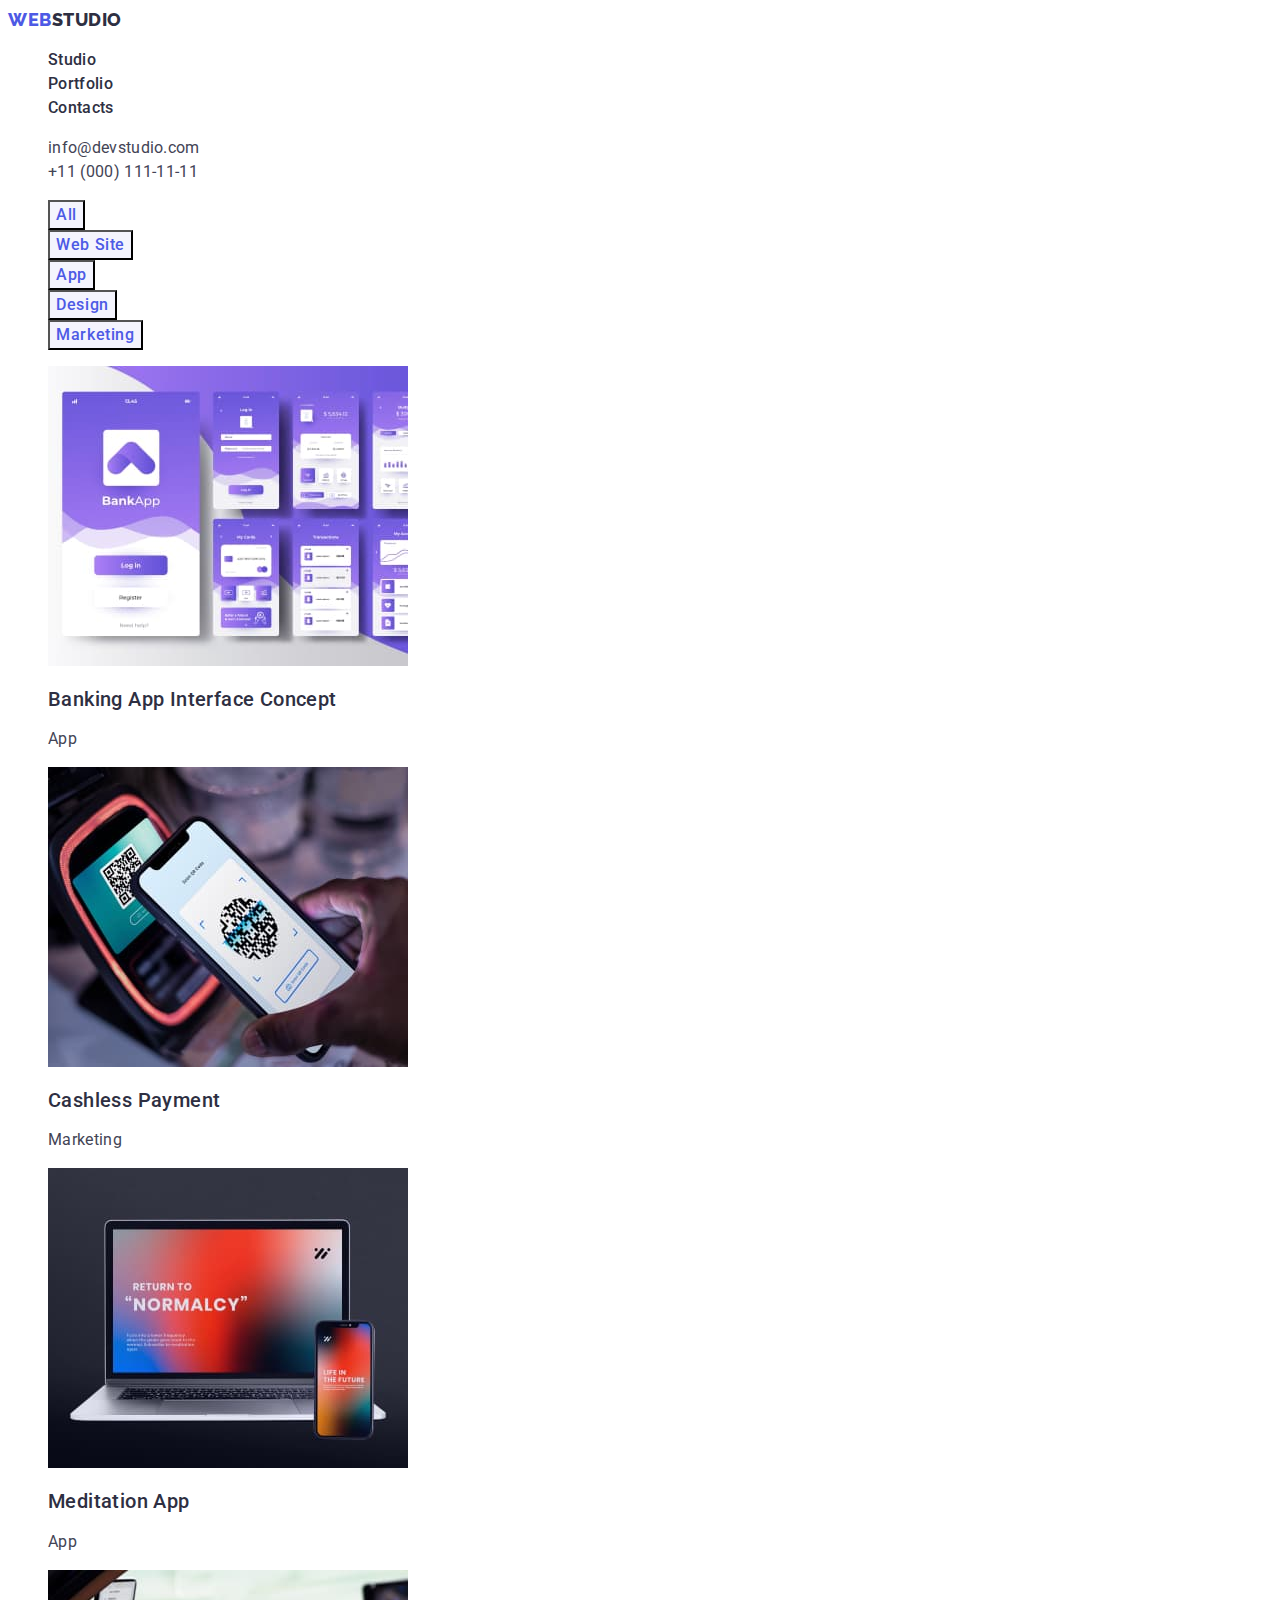
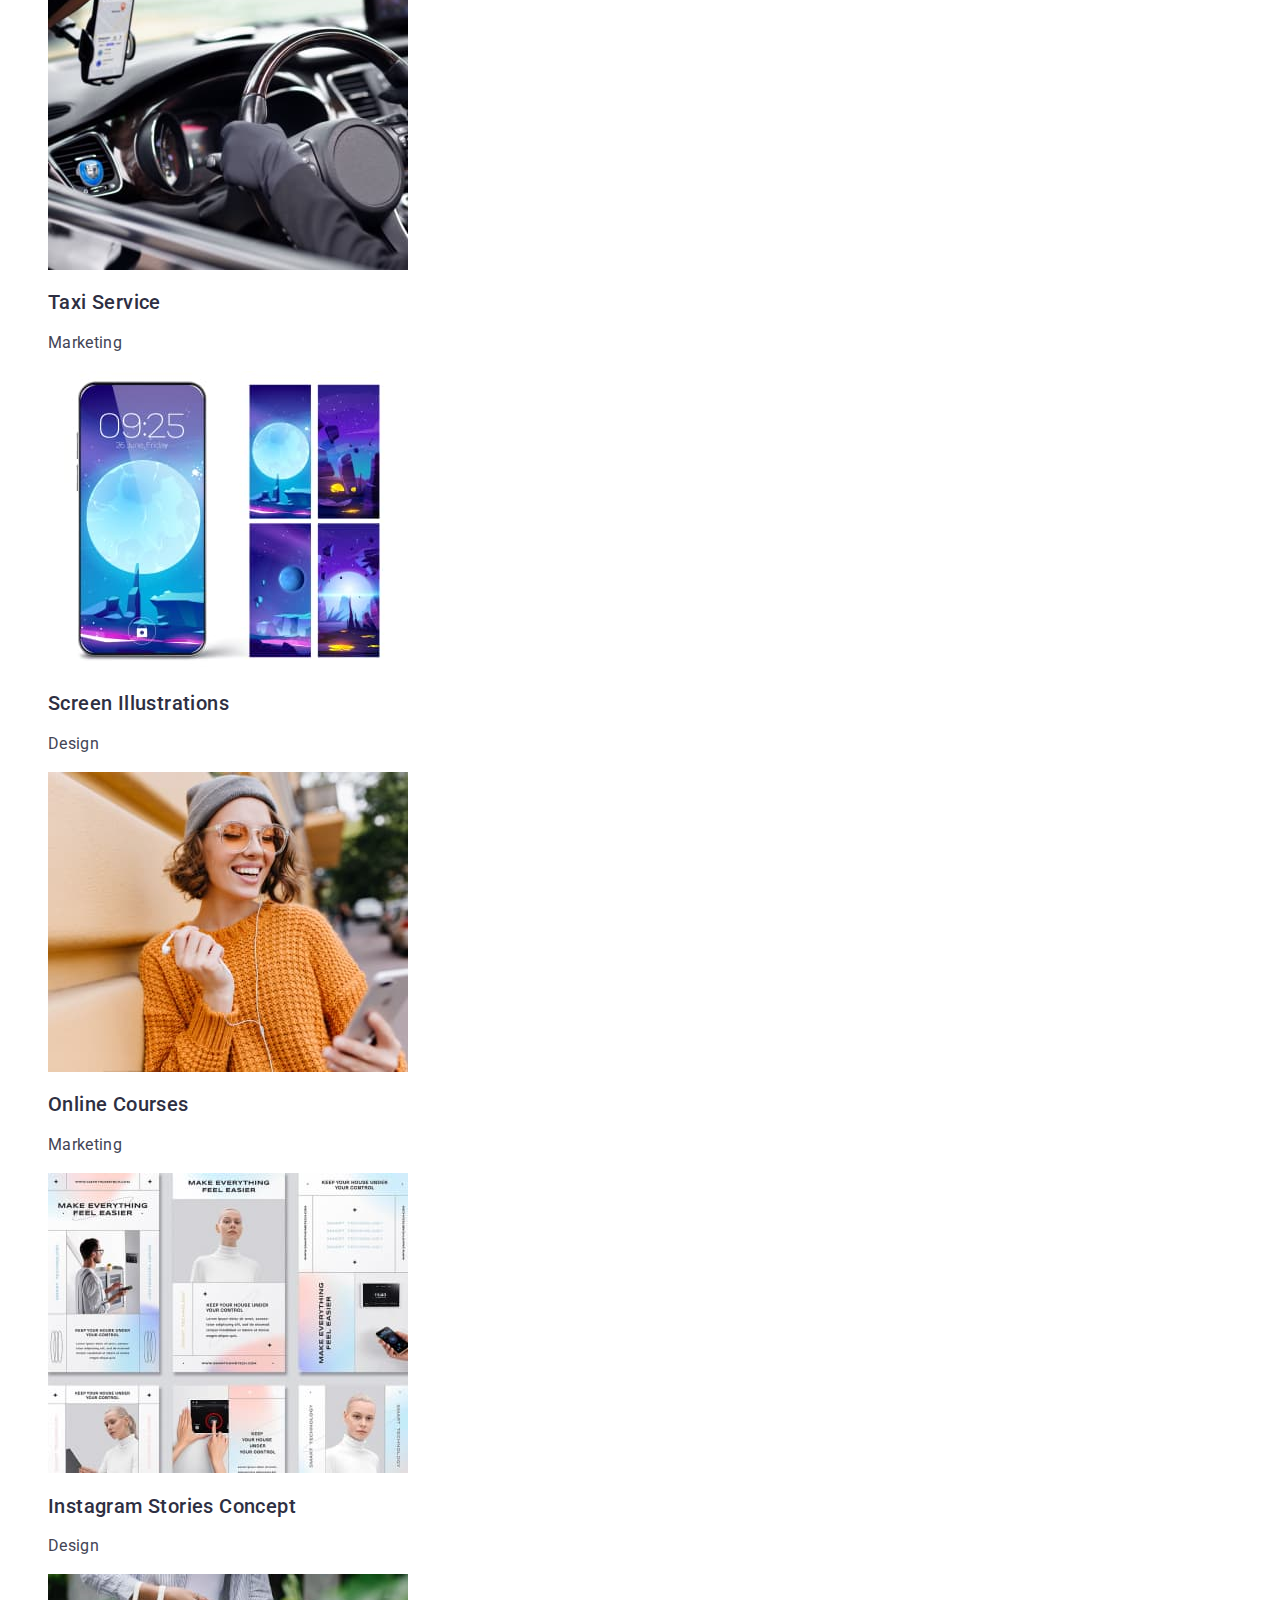
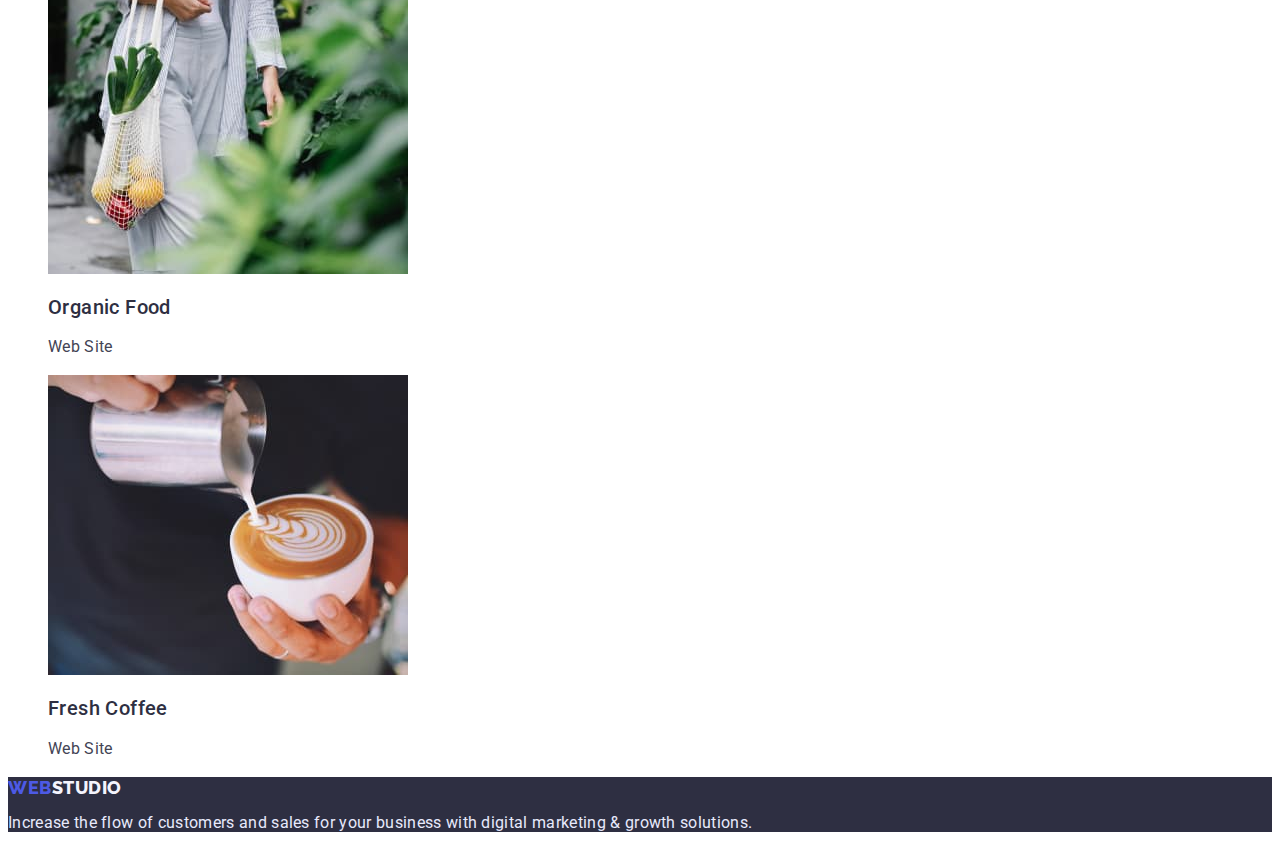
==== portfolio.html @ 0228522f "hw-03" ====
<!DOCTYPE html>
<html lang="en">

<head>
    <meta charset="UTF-8">
    <meta http-equiv="X-UA-Compatible" content="IE=edge">
    <meta name="viewport" content="width=device-width, initial-scale=1.0">
    <title>Web Studio</title>
    <link rel="preconnect" href="https://fonts.googleapis.com">
    <link rel="preconnect" href="https://fonts.gstatic.com" crossorigin>
    <link
        href="https://fonts.googleapis.com/css2?family=Raleway:wght@800&family=Roboto:wght@400;500;700;900&display=swap"
        rel="stylesheet">

    <link rel="stylesheet" href="./css/styles.css">
</head>

<body>
    <header class="menu-page">
        <nav class="page-nav">
            <a class="logo-header link" href="./index.html">Web<span>Studio</span></a>
            <ul class="menu list">
                <li class="menu-item"><a class="menu-link link" href="./index.html">Studio</a></li>
                <li class="menu-item"><a class="menu-link link" href="./portfolio.html">Portfolio</a></li>
                <li class="menu-item"><a class="menu-link link" href="">Contacts</a></li>
            </ul>
        </nav>
        <address class="address">
            <ul class="address list">
                <li class="address-item"><a class="address-contact link"
                        href="mailto:info@devstudio.com">info@devstudio.com</a></li>
                <li class="address-item"><a class="address-contact link" href="tel:+110001111111">+11 (000) 111-11-11</a>
                </li>
            </ul>
        </address>
    </header>  
        <!----------MENU BUTTONS------------->
<main>
<section>
    <h1 class="menu-title" hidden>text</h1>
        <ul class="list">
            <li class="menu-item"><button class="modal-btn" type="button">All</button></li>
            <li class="menu-item"><button class="modal-btn" type="button">Web Site</button></li>
            <li class="menu-item"><button class="modal-btn" type="button">App</button></li>
            <li class="menu-item"><button class="modal-btn" type="button">Design</button></li>
            <li class="menu-item"><button class="modal-btn" type="button">Marketing</button></li>
        </ul>
    <!--<h2 class="projects-title" hidden>text</h2>-->
    <ul class="list">
            <li class="item">
                <a class="link">
                <img src="./images/portfolio/banking_app.jpg" alt="app screens" width="360" height="300">
                <h2 class="projects-name">Banking App Interface Concept</h2>
                <p class="projects-subtitle">App</p></a>
            </li>
            <li class="item">
                <a class="link">
                <img src="./images/portfolio/cashless_payment.jpg" alt="qrcodes on tel screens" width="360" height="300">
                <h2 class="projects-name">Cashless Payment</h2>
                <p class="projects-subtitle">Marketing</p></a>
            </li>
            <li class="item">
                <a class="link">
                <img src="./images/portfolio/meditation_app.jpg" alt="laptop and tel" width="360" height="300">
                <h2 class="projects-name">Meditation App</h2>
                <p class="projects-subtitle">App</p></a>
            </li>
            <li class="item">
                <a class="link">
                <img src="./images/portfolio/taxi_service.jpg" alt="car driving" width="360" height="300">
                <h2 class="projects-name">Taxi Service</h2>
                <p class="projects-subtitle">Marketing</p></a>
            </li>
            <li class="item">
                <a class="link">
                <img src="./images/portfolio/screen_illustrations.jpg" alt="images on screens" width="360" height="300">
                <h2 class="projects-name">Screen Illustrations</h2>
                <p class="projects-subtitle">Design</p></a>
            </li>
            <li class="item">
                <a class="link">
                <img src="./images/portfolio/online_courses.jpg" alt="girl with tel" width="360" height="300">
                <h2 class="projects-name">Online Courses</h2>
                <p class="projects-subtitle">Marketing</p></a>
            </li>
            <li class="item">
                <a class="link">
                <img src="./images/portfolio/instagram.jpg" alt="images examples in instagram" width="360" height="300">
                <h2 class="projects-name">Instagram Stories Concept</h2>
                <p class="projects-subtitle">Design</p></a>
            </li>
            <li class="item">
                <a class="link">
                <img src="./images/portfolio/organic_food.jpg" alt="fruits and vegetables in the bag" width="360" height="300">
                <h2 class="projects-name">Organic Food</h2>
                <p class="projects-subtitle">Web Site</p></a>
            </li>
            <li class="item">
                <a class="link">
                <img src="./images/portfolio/fresh_coffee.jpg" alt="cap of coffee" width="360" height="300">
                <h2 class="projects-name">Fresh Coffee</h2>
                <p class="projects-subtitle">Web Site</p></a>
            </li>
        </ul>
</section>
</main>
<!-----------------FOOTER----------->
<footer class="bottom">
    <a class="logo-bottom link" href="./index.html">Web<span class="marker">Studio</span></a>
    <p class="footer-text">Increase the flow of customers and sales for your business with digital marketing & growth
        solutions.</p>
</footer>

</body>
</html>
---- css/styles.css ----
body{
    font-family: 'Roboto', sans-serif;
    color:#434455;
}

.link{
    text-decoration: none;
}

.list{
    list-style: none;
}

:root{
--primary-font:'Roboto', sans-serif;
--secondary-font:'Raleway',sans-serif;
--primary-color:#2E2F42;
--secondary-color:#4D5AE5;
--third-color:#434455;
--hover-color:#404BBF;
--focus-color: #404BBF;
}


/*-------------HEADER----------*/

.logo-header{
font-family: var(--secondary-font);
font-style: normal;
font-weight: 800;
font-size: 18px;
line-height: 1.17;
display: flex;
align-items: center;
letter-spacing: 0.03em;
text-transform: uppercase;
color: var(--secondary-color);
}

.logo-header>span{
font-family: var(--secondary-font);
font-style: normal;
font-weight: 800;
font-size: 18px;
line-height: 1.33;
display: flex;
align-items: center;
letter-spacing: 0.03em;
text-transform: uppercase;
color: var(--primary-color);
}

.menu-link{
font-weight: 500;
font-size: 16px;
line-height: 1.5;
letter-spacing: 0.02em;
color: var(--primary-color);
}

.menu-link:hover{
color:var(--hover-color);
}

.menu-link:focus{
color:var(--focus-color);
}

.address{
    font-style: normal;
}

.address-contact{
    font-family: var(--primary-font);
    font-style: normal;
    font-weight: 400;
    font-size: 16px;
    line-height: 1.5;
    letter-spacing: 0.02em;
    color: var(--third-color);
}

.address-contact:hover{
color:var(--hover-color);
}   

.address-contact:focus{
color: var(--focus-color);
}

/*-----HERO---------*/

.hero{
background: #2E2F42;
}

.hero-title{
font-weight: 700;
font-size: 56px;
line-height: 1.07;
text-align: center;
letter-spacing: 0.02em;
color: #FFFFFF;
}

.hero-btn{
    font-family: var(--primary-font);
    font-weight: 500;
    font-size: 16px;
    line-height: 1.5;
    display: flex;
    align-items: center;
    letter-spacing: 0.04em;
    color:#FFFFFF;
    background-color:var(--secondary-color);
    cursor: pointer;
}
.modal-btn{
    font-family: var(--primary-font);
    font-weight: 500;
    font-size: 16px;
    line-height: 1.5;
    display: flex;
    align-items: center;
    letter-spacing: 0.04em;
    color:var(--secondary-color);
    background-color: #F4F4FD;
    cursor: pointer;
}

.modal-btn:hover{
color:#FFFFFF;
background-color:var(--hover-color);
}

.modal-btn:focus{
color: #FFFFFF;
background-color: var(--focus-color);
}

/*----------FEATURES-----------*/

.features-title{
font-weight: 500;
font-size: 20px;
line-height: 1.2;
letter-spacing: 0.02em;
color: var(--primary-color);
}

.features-text{
font-weight: 400;
font-size: 16px;
line-height: 1.5;
letter-spacing: 0.02em;
color: var(--third-color);
}

/*------------ABOUT--------*/
.about-title{
font-weight: 700;
font-size: 36px;
line-height: 1.11;
text-align: center;
letter-spacing: 0.02em;
text-transform: capitalize;
color: var(--primary-color);
}

/*-------------TEAM------------*/
.team-title{
font-weight: 700;
font-size: 36px;
line-height: 1.11;
text-align: center;
letter-spacing: 0.02em;
text-transform: capitalize;
color: var(--primary-color);
}
.team-subtitle{
font-weight: 500;
font-size: 20px;
line-height: 1.2;
text-align: center;
letter-spacing: 0.02em;
color: var(--primary-color);
}

.team-text{
font-weight: 400;
font-size: 16px;
line-height: 1.5;
text-align: center;
letter-spacing: 0.02em;
color: var(--third-color);
}

.projects-name{
font-weight: 500;
font-size: 20px;
line-height: 1.2;
letter-spacing: 0.02em;
color: var(--primary-color)
}

.projects-subtitle{
font-weight: 400;
font-size: 16px;
line-height: 1.5;
letter-spacing: 0.02em;
color: var(--third-color);
}

/*----------FOOTER-------------*/

.footer-text{
font-weight: 400;
font-size: 16px;
line-height: 1.17;
letter-spacing: 0.02em;
color: #E7E9FC;
}

.bottom{
    background: #2E2F42;
}
.logo-bottom{
    font-family: var(--secondary-font);
    font-style: normal;
    font-weight: 800;
    font-size: 18px;
    line-height: 1.17;
    display: flex;
    align-items: center;
    letter-spacing: 0.03em;
    text-transform: uppercase;
    color: var(--secondary-color);
}

.marker{
    font-family: var(--secondary-font);
    font-style: normal;
    font-weight: 800;
    font-size: 18px;
    line-height: 1.17;
    display: flex;
    align-items: center;
    letter-spacing: 0.03em;
    text-transform: uppercase;
    color: #F4F4FD;
}
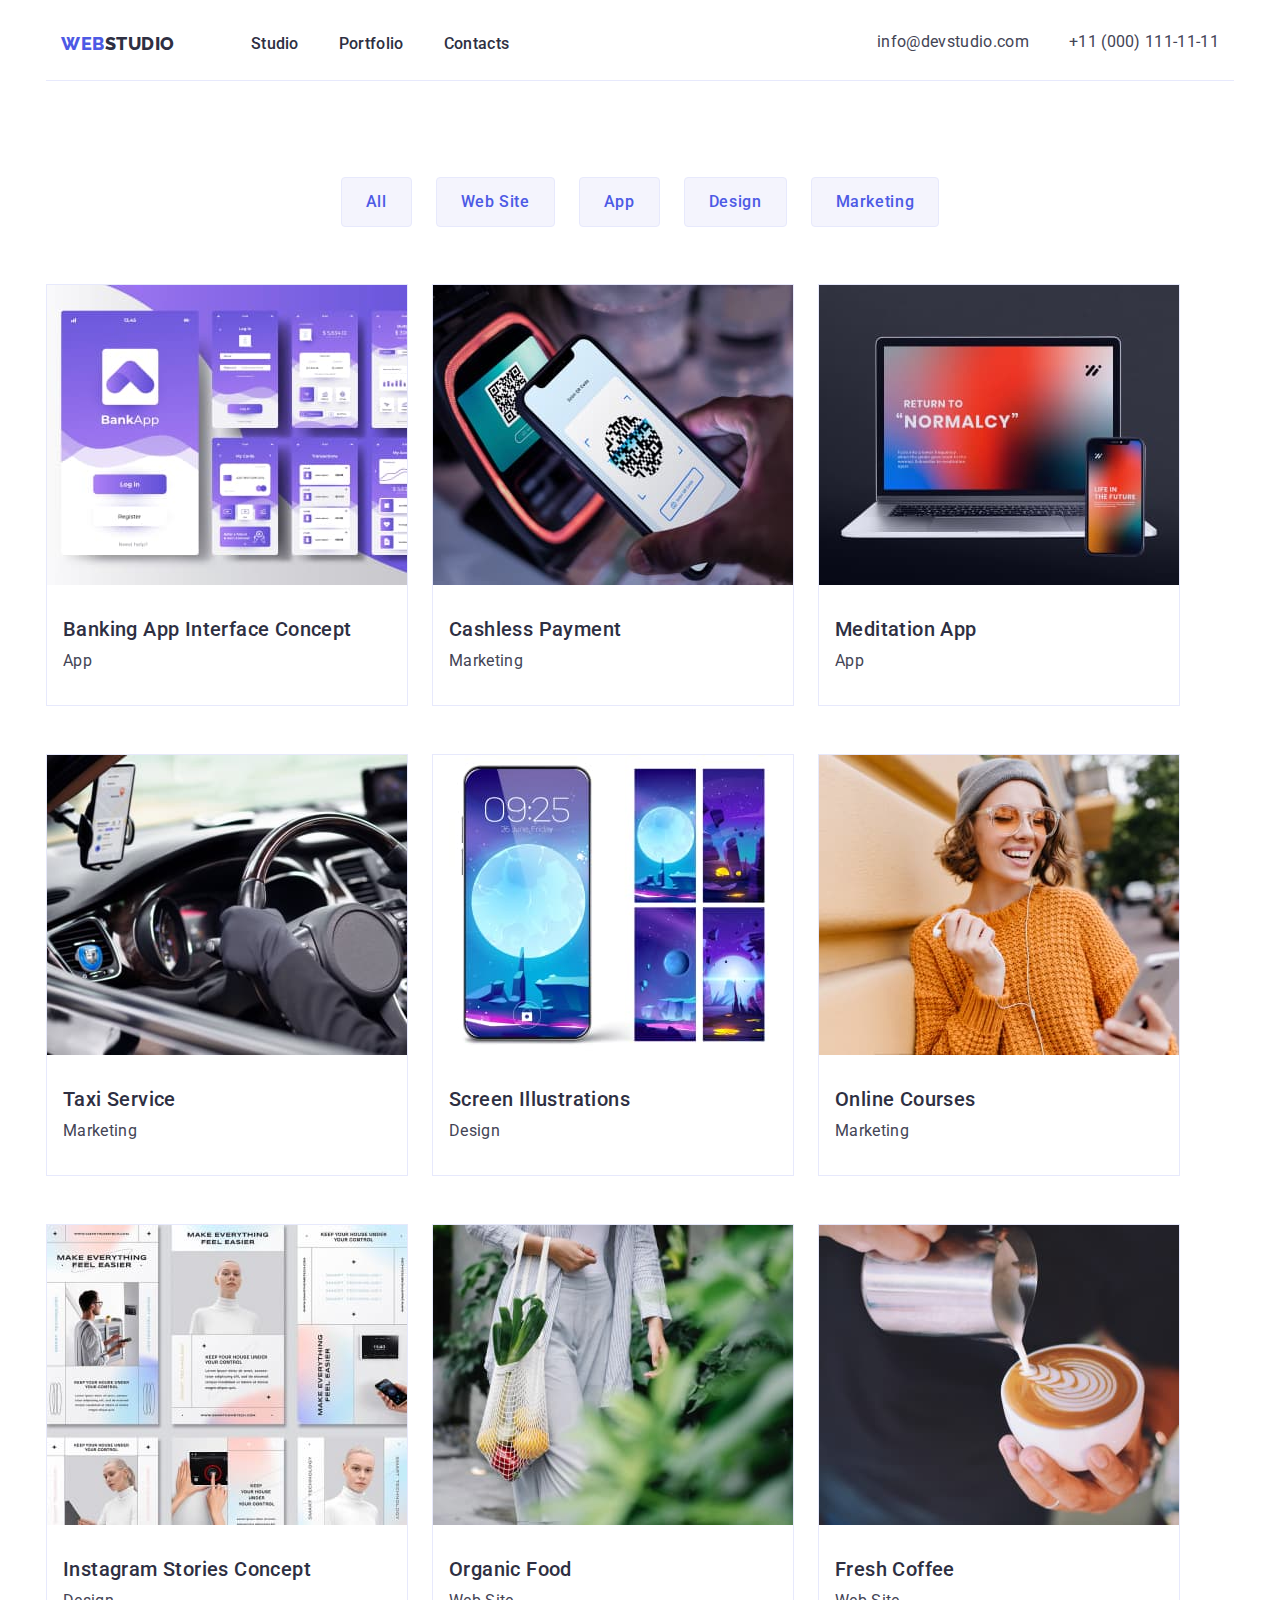
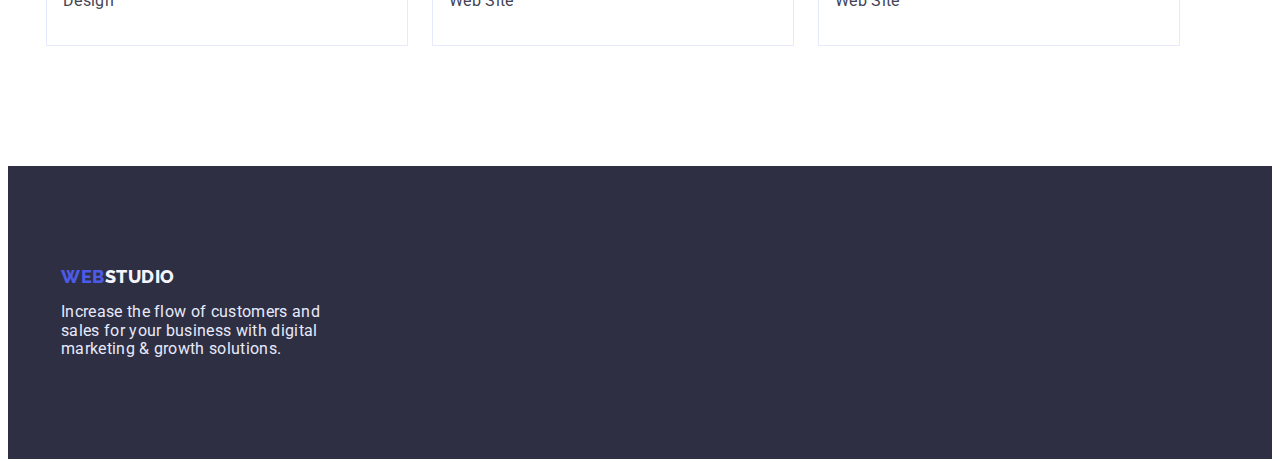
==== commit 21e7a7e3: "hw-03" ====
--- a/portfolio.html
+++ b/portfolio.html
@@ -11,104 +11,147 @@
     <link
         href="https://fonts.googleapis.com/css2?family=Raleway:wght@800&family=Roboto:wght@400;500;700;900&display=swap"
         rel="stylesheet">
+    <link rel="stylesheet" href="https://cdnjs.cloudflare.com/ajax/libs/modern-normalize/1.1.0/modern-normalize.min.css"
+    integrity="sha512-wpPYUAdjBVSE4KJnH1VR1HeZfpl1ub8YT/NKx4PuQ5NmX2tKuGu6U/JRp5y+Y8XG2tV+wKQpNHVUX03MfMFn9Q=="
+    crossorigin="anonymous" referrerpolicy="no-referrer" />
 
     <link rel="stylesheet" href="./css/styles.css">
 </head>
 
 <body>
-    <header class="menu-page">
-        <nav class="page-nav">
-            <a class="logo-header link" href="./index.html">Web<span>Studio</span></a>
-            <ul class="menu list">
-                <li class="menu-item"><a class="menu-link link" href="./index.html">Studio</a></li>
-                <li class="menu-item"><a class="menu-link link" href="./portfolio.html">Portfolio</a></li>
-                <li class="menu-item"><a class="menu-link link" href="">Contacts</a></li>
-            </ul>
-        </nav>
-        <address class="address">
-            <ul class="address list">
-                <li class="address-item"><a class="address-contact link"
-                        href="mailto:info@devstudio.com">info@devstudio.com</a></li>
-                <li class="address-item"><a class="address-contact link" href="tel:+110001111111">+11 (000) 111-11-11</a>
-                </li>
-            </ul>
-        </address>
-    </header>  
+        <header>
+            <section class="section header-page">
+                <div class="container header-page-container">
+                    <nav class="page-nav">
+                        <a class="logo-header link" href="./index.html">Web<span>Studio</span></a>
+                        <ul class="list menu-list">
+                            <li class="item"><a class="menu-link link" href="./index.html">Studio</a></li>
+                            <li class="item"><a class="menu-link link" href="./portfolio.html">Portfolio</a></li>
+                            <li class="item"><a class="menu-link link" href="">Contacts</a></li>
+                        </ul>
+                    </nav>
+                    <address class="address">
+                        <ul class="list address-list">
+                            <li class="address-item"><a class="address-contact link"
+                                    href="mailto:info@devstudio.com">info@devstudio.com</a></li>
+                            <li class="address-item"><a class="address-contact link" href="tel:+110001111111">+11 (000)
+                                    111-11-11</a></li>
+                        </ul>
+                    </address>
+            </section>
+                </div>
+        </header>
         <!----------MENU BUTTONS------------->
 <main>
-<section>
-    <h1 class="menu-title" hidden>text</h1>
-        <ul class="list">
+<section class="section menu-buttons-section">
+    <div class="container">
+        <h1 class="menu-title"hidden>text</h1>
+        <ul class="list menu-button-list">
             <li class="menu-item"><button class="modal-btn" type="button">All</button></li>
             <li class="menu-item"><button class="modal-btn" type="button">Web Site</button></li>
             <li class="menu-item"><button class="modal-btn" type="button">App</button></li>
             <li class="menu-item"><button class="modal-btn" type="button">Design</button></li>
             <li class="menu-item"><button class="modal-btn" type="button">Marketing</button></li>
         </ul>
-    <!--<h2 class="projects-title" hidden>text</h2>-->
-    <ul class="list">
-            <li class="item">
+      
+                <!--<h2 class="projects-title" hidden>text</h2>-->
+          <ul class="list projects-list">
+            <li class="projects-item">
+                <a class="link projects-link">
+                    <img class="projects-img" src="./images/portfolio/banking_app.jpg" alt="app screens" width="360" height="300">
+                    <div class="projects-item-wrapper">
+                    <h3 class="projects-name">Banking App Interface Concept</h3>
+                    <p class="projects-subtitle">App</p>
+                    </div>
+                </a>
+            </li>
+            <li class="projects-item">
                 <a class="link">
-                <img src="./images/portfolio/banking_app.jpg" alt="app screens" width="360" height="300">
-                <h2 class="projects-name">Banking App Interface Concept</h2>
-                <p class="projects-subtitle">App</p></a>
+                <img class="projects-img" src="./images/portfolio/cashless_payment.jpg" alt="qrcodes on tel screens" width="360" height="300">
+                <div class="projects-item-wrapper">
+                <h3 class="projects-name">Cashless Payment</h3>
+                <p class="projects-subtitle">Marketing</p>
+                </div>
+                </a> 
             </li>
-            <li class="item">
+            <li class="projects-item">
                 <a class="link">
-                <img src="./images/portfolio/cashless_payment.jpg" alt="qrcodes on tel screens" width="360" height="300">
-                <h2 class="projects-name">Cashless Payment</h2>
-                <p class="projects-subtitle">Marketing</p></a>
+                <img class="projects-img" src="./images/portfolio/meditation_app.jpg" alt="laptop and tel" width="360" height="300">
+                <div class="projects-item-wrapper">
+                <h3 class="projects-name">Meditation App</h3>
+                <p class="projects-subtitle">App</p>
+                </div>
+                </a>
             </li>
-            <li class="item">
+            <li class="projects-item">
                 <a class="link">
-                <img src="./images/portfolio/meditation_app.jpg" alt="laptop and tel" width="360" height="300">
-                <h2 class="projects-name">Meditation App</h2>
-                <p class="projects-subtitle">App</p></a>
+                <img class="projects-img" src="./images/portfolio/taxi_service.jpg" alt="car driving" width="360" height="300">
+                <div class="projects-item-wrapper">
+                <h3 class="projects-name">Taxi Service</h3>
+                <p class="projects-subtitle">Marketing</p>
+                </div>
+                </a>
             </li>
-            <li class="item">
+            <li class="projects-item">
                 <a class="link">
-                <img src="./images/portfolio/taxi_service.jpg" alt="car driving" width="360" height="300">
-                <h2 class="projects-name">Taxi Service</h2>
-                <p class="projects-subtitle">Marketing</p></a>
+                <img class="projects-img" src="./images/portfolio/screen_illustrations.jpg" alt="images on screens" width="360" height="300">
+                <div class="projects-item-wrapper">
+                <h3 class="projects-name">Screen Illustrations</h3>
+                <p class="projects-subtitle">Design</p>
+                </div>
+                </a>
             </li>
-            <li class="item">
+            <li class="projects-item">
                 <a class="link">
-                <img src="./images/portfolio/screen_illustrations.jpg" alt="images on screens" width="360" height="300">
-                <h2 class="projects-name">Screen Illustrations</h2>
-                <p class="projects-subtitle">Design</p></a>
+                <img class="projects-img" src="./images/portfolio/online_courses.jpg" alt="girl with tel" width="360" height="300">
+                <div class="projects-item-wrapper">
+                <h3 class="projects-name">Online Courses</h3>
+                <p class="projects-subtitle">Marketing</p>
+                </div>
+                </a>
             </li>
-            <li class="item">
+            <li class="projects-item">
                 <a class="link">
-                <img src="./images/portfolio/online_courses.jpg" alt="girl with tel" width="360" height="300">
-                <h2 class="projects-name">Online Courses</h2>
-                <p class="projects-subtitle">Marketing</p></a>
+                <img class="projects-img" src="./images/portfolio/instagram.jpg" alt="images examples in instagram" width="360" height="300">
+                <div class="projects-item-wrapper">
+                <h3 class="projects-name">Instagram Stories Concept</h3>
+                <p class="projects-subtitle">Design</p>
+                </div>
+                </a>
             </li>
-            <li class="item">
+            <li class="projects-item">
                 <a class="link">
-                <img src="./images/portfolio/instagram.jpg" alt="images examples in instagram" width="360" height="300">
-                <h2 class="projects-name">Instagram Stories Concept</h2>
-                <p class="projects-subtitle">Design</p></a>
+                <img class="projects-img" src="./images/portfolio/organic_food.jpg" alt="fruits and vegetables in the bag" width="360" height="300">
+                <div class="projects-item-wrapper">
+                <h3 class="projects-name">Organic Food</h3>
+                <p class="projects-subtitle">Web Site</p>
+                </div>
+                </a>
             </li>
-            <li class="item">
+            <li class="projects-item">
                 <a class="link">
-                <img src="./images/portfolio/organic_food.jpg" alt="fruits and vegetables in the bag" width="360" height="300">
-                <h2 class="projects-name">Organic Food</h2>
-                <p class="projects-subtitle">Web Site</p></a>
-            </li>
-            <li class="item">
-                <a class="link">
-                <img src="./images/portfolio/fresh_coffee.jpg" alt="cap of coffee" width="360" height="300">
-                <h2 class="projects-name">Fresh Coffee</h2>
-                <p class="projects-subtitle">Web Site</p></a>
+                <img class="projects-img" src="./images/portfolio/fresh_coffee.jpg" alt="cap of coffee" width="360" height="300">
+                    <div class="projects-item-wrapper">
+                        <h3 class="projects-name">Fresh Coffee</h3>
+                        <p class="projects-subtitle">Web Site</p>
+                    </div>
+                </a>
             </li>
         </ul>
+        
+        </div>
+    </div>
 </section>
 </main>
 <!-----------------FOOTER----------->
-<footer class="bottom">
-    <a class="logo-bottom link" href="./index.html">Web<span class="marker">Studio</span></a>
-    <p class="footer-text">Increase the flow of customers and sales for your business with digital marketing & growth
-        solutions.</p>
+<footer>
+    <section class="section bottom-section">
+        <div class="container bottom-container">
+            <a class="logo-bottom link" href="./index.html">Web<span class="marker">Studio</span></a>
+            <p class="footer-text">Increase the flow of customers and sales for your business with digital marketing &
+                growth solutions.</p>
+        </div>
+    </section>
 </footer>
 
 </body>
--- a/css/styles.css
+++ b/css/styles.css
@@ -19,10 +19,102 @@
 --third-color:#434455;
 --hover-color:#404BBF;
 --focus-color: #404BBF;
-}
-
+--card-set-gap: 24px;
+--modal-btn-border:#E7E9FC;
+--modal-btn-bcg:#F4F4FD;
+}
+
+p,
+h1,
+h2,
+h3,
+h4,
+h5,
+h6{
+    margin:0;
+}
+
+ul{
+    padding-left: 0;
+    margin:0;
+}
+
+button{
+    cursor: pointer;
+}
+
+img{
+    display: block;
+    max-width: 100%;
+    height: auto;
+}
+
+.address {
+    font-style: normal;
+}
+
+.section{
+    padding-top: 120px;
+    padding-bottom: 120px;
+}
+
+.container{
+    width: 1158px;
+    padding-left: 15px;
+    padding-right: 15px;
+    margin: 0 auto;
+}
 
 /*-------------HEADER----------*/
+
+.header-page,
+.portfolio-page{
+    padding-top: 0;
+    padding-bottom: 0;
+}
+
+.header-page-container,
+.menu-page-container{
+    display: flex;
+    justify-content: space-between;
+    border-bottom: 1px solid #E7E9FC;
+}
+
+.page-nav{
+    display:flex;
+    align-content:space-between;
+}
+
+.menu-list{
+    display: flex;
+    align-items: center;
+}
+
+.item:not(:last-child){
+    margin-right: 40px;
+}
+
+/*.menu-list .item+.item{
+    margin-left: 40px;
+}*/
+
+.menu-link {
+    font-weight: 500;
+    font-size: 16px;
+    line-height: 1.5;
+    letter-spacing: 0.02em;
+    color: var(--primary-color);
+    padding-top: var(--card-set-gap);
+    padding-bottom: var(--card-set-gap);
+}
+
+.menu-link:hover {
+    color: var(--hover-color);
+}
+
+.menu-link:focus {
+    color: var(--focus-color);
+}
 
 .logo-header{
 font-family: var(--secondary-font);
@@ -35,6 +127,9 @@
 letter-spacing: 0.03em;
 text-transform: uppercase;
 color: var(--secondary-color);
+padding-top: var(--card-set-gap);
+padding-bottom: var(--card-set-gap);
+margin-right: 76px;
 }
 
 .logo-header>span{
@@ -50,34 +145,34 @@
 color: var(--primary-color);
 }
 
-.menu-link{
-font-weight: 500;
-font-size: 16px;
-line-height: 1.5;
-letter-spacing: 0.02em;
-color: var(--primary-color);
-}
-
-.menu-link:hover{
-color:var(--hover-color);
-}
-
-.menu-link:focus{
-color:var(--focus-color);
-}
-
-.address{
-    font-style: normal;
+.address-list{
+    display:flex;
+    align-items:center;
+    margin-left: auto;
+    padding-top: 24px;
+    padding-bottom: 24px;
 }
 
 .address-contact{
     font-family: var(--primary-font);
-    font-style: normal;
     font-weight: 400;
     font-size: 16px;
-    line-height: 1.5;
     letter-spacing: 0.02em;
     color: var(--third-color);
+    padding-top: var(--card-set-gap);
+    padding-bottom: var(--card-set-gap);
+}
+
+/*.address-item:not(:first-child){
+    margin-left: 40px;
+} */
+
+/*.address-item:not(:last-child){
+    margin-right:40px;
+}*/
+
+.address-list .address-item+.address-item{
+    margin-left:40px;
 }
 
 .address-contact:hover{
@@ -90,8 +185,19 @@
 
 /*-----HERO---------*/
 
-.hero{
-background: #2E2F42;
+.hero-page{
+    padding-top: 0;
+    padding-bottom: 0;
+    background: #2E2F42;
+}
+
+.hero-page-container{
+display: flex;
+flex-direction: column;
+align-items: center;
+padding-top: 188px;
+padding-bottom: 188px;
+margin: 0 auto;
 }
 
 .hero-title{
@@ -99,8 +205,11 @@
 font-size: 56px;
 line-height: 1.07;
 text-align: center;
+max-width:496px;
 letter-spacing: 0.02em;
 color: #FFFFFF;
+margin: 0 auto;
+
 }
 
 .hero-btn{
@@ -108,13 +217,18 @@
     font-weight: 500;
     font-size: 16px;
     line-height: 1.5;
-    display: flex;
+    display: block;
     align-items: center;
     letter-spacing: 0.04em;
     color:#FFFFFF;
     background-color:var(--secondary-color);
-    cursor: pointer;
-}
+    margin:48px auto 0 auto;
+    border-radius: 4px;
+    min-width:169px;
+    padding:16px 32px;
+    box-shadow: 0px 4px 4px rgba(0, 0, 0, 0.15);
+}
+
 .modal-btn{
     font-family: var(--primary-font);
     font-weight: 500;
@@ -123,14 +237,16 @@
     display: flex;
     align-items: center;
     letter-spacing: 0.04em;
-    color:var(--secondary-color);
-    background-color: #F4F4FD;
-    cursor: pointer;
+    color: var(--secondary-color);
+    background-color: var(--modal-btn-bcg);
+    padding:12px 24px;
+    border: 1px solid var(--modal-btn-border);
+    border-radius: 4px;
 }
 
 .modal-btn:hover{
 color:#FFFFFF;
-background-color:var(--hover-color);
+background-color: var(--hover-color);
 }
 
 .modal-btn:focus{
@@ -140,6 +256,15 @@
 
 /*----------FEATURES-----------*/
 
+.features-list{
+    display: flex;
+    justify-content: space-between;
+    gap: var(--card-set-gap);
+    flex-basis: calc((100%-3*var(--card-set-gap)/4)-24px);
+    }
+
+.features-item
+    
 .features-title{
 font-weight: 500;
 font-size: 20px;
@@ -157,6 +282,11 @@
 }
 
 /*------------ABOUT--------*/
+
+.about-page{
+    padding-top: 0;
+}
+
 .about-title{
 font-weight: 700;
 font-size: 36px;
@@ -165,9 +295,43 @@
 letter-spacing: 0.02em;
 text-transform: capitalize;
 color: var(--primary-color);
-}
+margin-bottom:72px;
+}
+
+.about-list{
+    display: flex;
+    flex-wrap: wrap;
+    gap: var(--card-set-gap);
+    flex-basis: calc((100%-24px)/3)-24px;
+}
+
+/*.about-item:not(:nth-child(3n)) {
+    margin-right: 24px;
+}
+
+.about-item:not(:nth-last-child(-n+3)) {
+    margin-bottom: 24px;
+}*/
+
+
 
 /*-------------TEAM------------*/
+.team-section{
+    background: #F4F4FD;
+}
+
+.team-card-content-wrapper{
+    display: flex;
+    flex-direction: column;
+    justify-content: center;
+    align-items: center;
+    padding-top: 16px;
+    padding-bottom: 16px;
+    border: 1px;
+    border-radius: 4px;
+    box-shadow: 0px 1px 6px rgba(46, 47, 66, 0.08), 0px 1px 1px rgba(46, 47, 66, 0.16), 0px 2px 1px rgba(46, 47, 66, 0.08);
+}
+
 .team-title{
 font-weight: 700;
 font-size: 36px;
@@ -176,7 +340,16 @@
 letter-spacing: 0.02em;
 text-transform: capitalize;
 color: var(--primary-color);
-}
+margin-bottom: 72px;
+}
+
+.team-list{
+    display: flex;
+    flex-wrap: wrap;
+    gap: var(--card-set-gap);
+    flex-basis: calc((100%-3*var(--card-set-gap))/4-24px);
+}
+
 .team-subtitle{
 font-weight: 500;
 font-size: 20px;
@@ -184,6 +357,7 @@
 text-align: center;
 letter-spacing: 0.02em;
 color: var(--primary-color);
+margin-bottom: 8px;
 }
 
 .team-text{
@@ -195,12 +369,61 @@
 color: var(--third-color);
 }
 
+/*----------PORTFOLIO----------------*/
+
+/*----------MENU BUTTONS-------------*/
+
+.menu-buttons-section{
+    padding-top: 0;
+}
+
+.menu-button-list{
+    display: flex;
+    justify-content: center;
+    padding-top: 96px;
+    padding-bottom: 72px;
+}
+
+.menu-item:not(:last-child){
+    margin-right:var(--card-set-gap);
+}
+
+.projects-list{
+    display: flex;
+    flex-wrap: wrap;
+    column-gap: 24px;
+    row-gap: 48px;
+    margin-top:-15px;
+    margin-left:-15px;
+    flex-basis: calc((100%-48px)/3-24px);
+}
+
+.projects-item {
+/*margin-top: 20px;
+margin-left: 20px;*/
+    border: 1px solid var(--modal-btn-border);
+}
+
+
+.projects-img{
+    /*margin-left: 20px;
+    margin-top: 20px;*/
+}
+
+.projects-item-wrapper{
+padding-top:32px;
+padding-bottom:32px;
+padding-left:16px;
+
+}
+
 .projects-name{
 font-weight: 500;
 font-size: 20px;
 line-height: 1.2;
 letter-spacing: 0.02em;
-color: var(--primary-color)
+color: var(--primary-color);
+margin-bottom: 8px;
 }
 
 .projects-subtitle{
@@ -213,16 +436,24 @@
 
 /*----------FOOTER-------------*/
 
+.bottom-section{
+    background: var(--primary-color);
+    padding-top: 100px;
+    padding-bottom: 100px;
+}
+
 .footer-text{
 font-weight: 400;
 font-size: 16px;
 line-height: 1.17;
 letter-spacing: 0.02em;
 color: #E7E9FC;
-}
-
-.bottom{
+max-width: 264px;
+}
+
+.bottom-container{
     background: #2E2F42;
+    margin-right: auto;
 }
 .logo-bottom{
     font-family: var(--secondary-font);
@@ -235,6 +466,7 @@
     letter-spacing: 0.03em;
     text-transform: uppercase;
     color: var(--secondary-color);
+    margin-bottom: 16px;
 }
 
 .marker{
